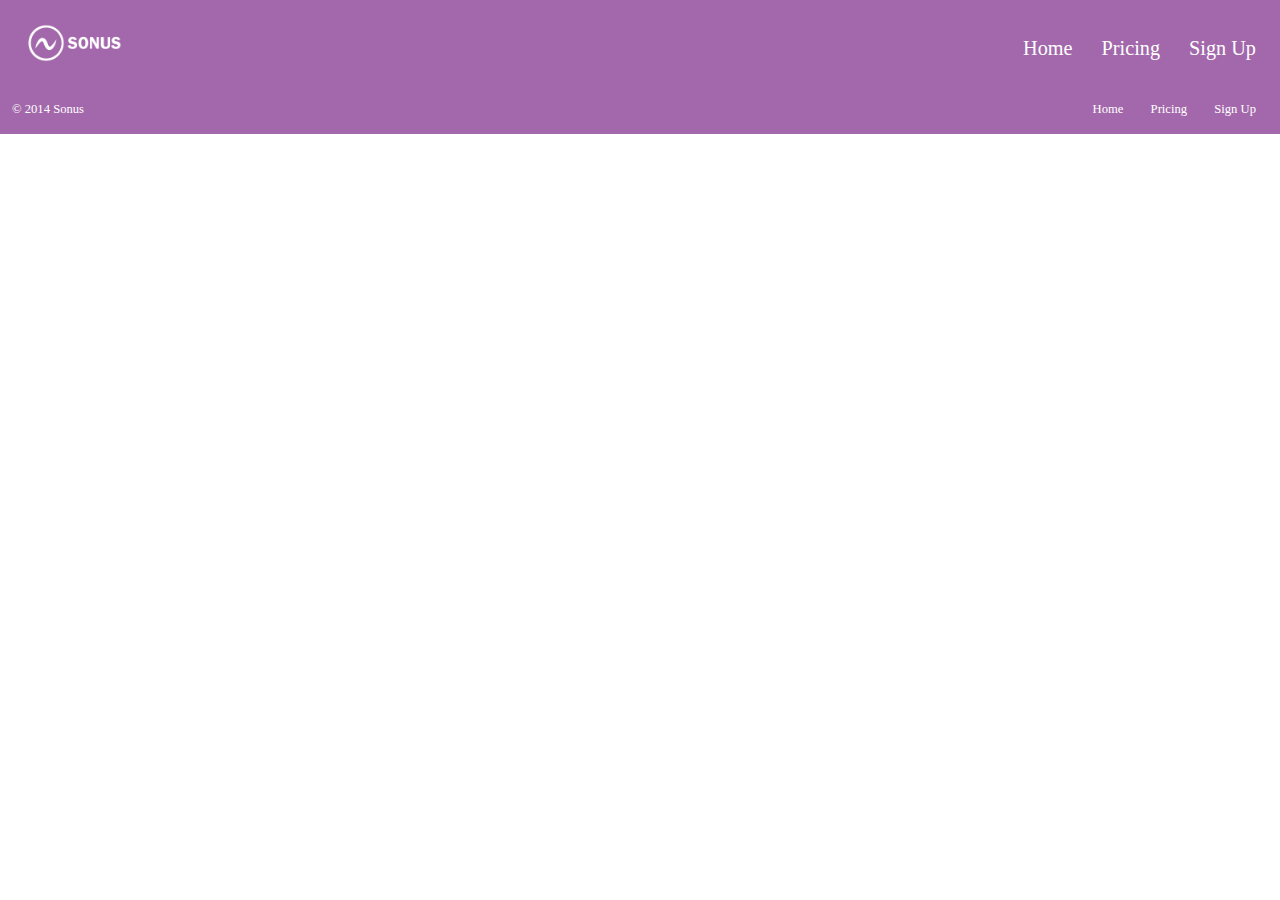
==== pricing.html @ f3f73a25 "New pages & design changes" ====
<!DOCTYPE html>
<html lang="en-ca">
<head>
  <meta charset="utf-8">
  <title>Sonus &middot; The world's most advanced music teacher.</title>
  <meta name="handheldfriendly" content="true">
  <meta name="mobileoptimized" content="240">
  <meta name="viewport" content="width=device-width,initial-scale=1">
  <link href="css/main.css" rel="stylesheet">
  <link href="css/grid.css" rel="stylesheet">
  <link href="css/typography.css" rel="stylesheet">
  <link rel="shortcut icon" href="favicon.ico">
</head>
<body>

<header class="masthead section-purple grid island-1-2">
	
	<div class="unit unit-xs-1 unit-s-1 unit-m-1-3 unit-l-1-4">
		<a class="island-1-2 logo" href="index.html"><img class="flex" src="images/sonus-logo-01.png" alt="logo"></a>
	</div>
	<nav class="unit unit-xs-1 unit-s-1 unit-m-2-3 unit-l-3-4">
		<ul class="nav giga pad-t-1-2">
			<li><a class="island-1-2" href="index.html">Home</a></li>
			<li><a class="island-1-2" href="#">Pricing</a></li>
			<li><a class="island-1-2" href="sign-up.html">Sign Up</a>
		</ul>
	</nav>
</header>

<main>



</main>

<footer class="footer section-purple micro grid island-1-2">
	<div class="unit unit-xs-1 unit-s-1 unit-m-1-2 unit-l-1-2">
		<p class="push-0">© 2014 Sonus</p>
	</div>
	<nav class="unit unit-xs-1 unit-s-1 unit-m-1-2 unit-l-1-2">
		<ul class="nav nav-footer">
			<li><a class="gutter-1-2" href="index.html">Home</a></li>
			<li><a class="gutter-1-2" href="#">Pricing</a></li>
			<li><a class="gutter-1-2" href="sign-up.html">Sign Up</a></li>
		</ul>
	</nav>
</footer>
	
</body>
</html>
---- css/main.css ----
@-moz-viewport { width: device-width; scale: 1; }
@-ms-viewport { width: device-width; scale: 1; }
@-o-viewport { width: device-width; scale: 1; }
@-webkit-viewport { width: device-width; scale: 1; }
@viewport { width: device-width; scale: 1; }

html {
  box-sizing: border-box;

  -moz-text-size-adjust: 100%;
  -ms-text-size-adjust: 100%;
  -webkit-text-size-adjust: 100%;
  text-size-adjust: 100%;
}

*, *:before, *:after {
  box-sizing: inherit;
}

body {
  margin: 0;
  padding: 0;
}

.flex {
  display: block;
  width: 100%;
}

.logo {
  display: block;
  width: 40%;
}

/* Purple background colour */
.section-purple {
  background-color: #a368ab;
}

/* Blue background colour */
.section-blue {
  background-color: #449da5;
}

/*Dark background */
.section-dark {
  background-color: #666666;
}

/* Styles links */
a {
  color: #ffffff;
}

/* Centers masthead */
.masthead {
  color: #ffffff; /* Colours text in masthead white */
  text-align: center;
}

/* Removes default styling */
.nav {
  margin: 0;
  padding: 0;
  list-style-type: none;
}

.nav a {
  display: block; /* Change nav a tags to block*/
  text-decoration: none; /* Removes default text styling */
}

.footer {
  text-align: center; /* Centers content in footer */
  color: #ffffff; /* Colours footer text white */
}

.banner {
  position: relative;
  text-align: center;
}

.banner-img {
  padding-top: 45%;
  background: url("images/piano-martijn-de-valk.jpg"); no-repeat center center;
  background-size: cover;
}

.intro-wrap {
  background-color: #666666; /* Grey background */
  color: #ffffff; /* White text */
}

.intro {
  max-width: 20em; /* Gives the banner intro a maximum width */
  margin: 0 auto;
  width: 100%;
}

.text {
  text-align: center;
  color: #666666;
}

.please-work {
  vertical-align: middle;
}

.description-text {
  color: #ffffff;
  position: relative;
  text-align: center;
}

.sign-up-text {
  color: #666666;
  position: relative;
  text-align: center;
}



a:hover, 
a:active {
  color: #e2e2e2;
  -webkit-transition: all 250ms ease-in-out;
  -moz-transition: all 250ms ease-in-out;
  -ms-transition: all 250ms ease-in-out;
  -o-transition: all 250ms ease-in-out;
  transition: all 250ms ease-in-out;
}

@media only screen and (min-width: 25em) {

  .nav li {
    display: inline-block; /* Changes nav list items to inline block*/
  }

  .intro-wrap {
    bottom: 0; /* Text's distance from the bottom of the banner */
    position: absolute;
    width: 100%;
  }

}

@media only screen and (min-width: 38em) {

  .masthead {
    text-align: left; /* Overrides text align center for medium screens*/
  }

  .footer {
    text-align: left; /* Aligns copyright info to left*/
  }

  .nav-footer {
    text-align: right; /* Aligns footer nav to right*/
  }

  .nav {
    text-align: right;
  }

  .text {
    text-align: left;
  }

  .features-padding {
    padding-top: 3rem;
  }

}

@media only screen and (min-width: 60em) {

  .content-width {
  max-width: 85%;
  margin: 0 auto;
  }
  
}
---- css/grid.css ----
.grid {
  margin: 0;
  padding: 0;
  letter-spacing: -0.31em;
  text-rendering: optimizespeed;
  display: -webkit-flex;
  -webkit-flex-flow: row wrap;
  display: -ms-flexbox;
  -ms-flex-flow: row wrap;
  display: flex;
  flex-flow: row wrap;
}

.grid-bottom {
  -webkit-align-items: flex-end;
  -ms-align-items: flex-end;
  align-items: flex-end;
}

.grid-middle {
  -webkit-align-items: center;
  -ms-align-items: center;
  align-items: center;
}

.grid-stretch {
  -webkit-align-items: stretch;
  -ms-align-items: stretch;
  align-items: stretch;
}

.opera-only :-o-prefocus, .grid {
  word-spacing: -0.43em;
}

.unit {
  letter-spacing: normal;
  text-rendering: auto;
  vertical-align: top;
  word-spacing: normal;
  display: inline-block;
  visibility: visible;
}

.grid-bottom .unit {
  vertical-align: bottom;
}

.grid-middle .unit {
  vertical-align: middle;
}

.unit[class*="push-"],
.unit[class*="pull-"] {
  position: relative;
}

.unit-xs-hidden {
  display: none;
  visibility: hidden;
}

.unit-xs-centered {
  margin: 0 auto;
}

.unit-xs-1 {
  display: block;
  visibility: visible;
  width: 100%;
}

.unit-offset-xs-0 {
  margin-left: 0;
}

.unit-push-xs-0,
.unit-pull-xs-0 {
  left: 0;
}

.unit-xs-1-2 {
  width: 50.0000%;
}

.unit-offset-xs-1-2 {
  margin-left: 50.0000%;
}

.unit-push-xs-1-2 {
  left: 50.0000%;
}

.unit-pull-xs-1-2 {
  left: -50.0000%;
}

.unit-xs-1-3 {
  width: 33.3333%;
}

.unit-offset-xs-1-3 {
  margin-left: 33.3333%;
}

.unit-push-xs-1-3 {
  left: 33.3333%;
}

.unit-pull-xs-1-3 {
  left: -33.3333%;
}

.unit-xs-2-3 {
  width: 66.6667%;
}

.unit-offset-xs-2-3 {
  margin-left: 66.6667%;
}

.unit-push-xs-2-3 {
  left: 66.6667%;
}

.unit-pull-xs-2-3 {
  left: -66.6667%;
}

.unit-xs-1-4 {
  width: 25.0000%;
}

.unit-offset-xs-1-4 {
  margin-left: 25.0000%;
}

.unit-push-xs-1-4 {
  left: 25.0000%;
}

.unit-pull-xs-1-4 {
  left: -25.0000%;
}

.unit-xs-3-4 {
  width: 75.0000%;
}

.unit-offset-xs-3-4 {
  margin-left: 75.0000%;
}

.unit-push-xs-3-4 {
  left: 75.0000%;
}

.unit-pull-xs-3-4 {
  left: -75.0000%;
}

.unit-xs-1-2,.unit-xs-1-3,.unit-xs-2-3,.unit-xs-1-4,.unit-xs-3-4 {
  display: inline-block;
  visibility: visible;
}

@media only screen and (min-width: 25em) {

.unit-s-hidden {
  display: none;
  visibility: hidden;
}

.unit-s-centered {
  margin: 0 auto;
}

.unit-s-1 {
  display: block;
  visibility: visible;
  width: 100%;
}

.unit-offset-s-0 {
  margin-left: 0;
}

.unit-push-s-0,
.unit-pull-s-0 {
  left: 0;
}

.unit-s-1-2 {
  width: 50.0000%;
}

.unit-offset-s-1-2 {
  margin-left: 50.0000%;
}

.unit-push-s-1-2 {
  left: 50.0000%;
}

.unit-pull-s-1-2 {
  left: -50.0000%;
}

.unit-s-1-3 {
  width: 33.3333%;
}

.unit-offset-s-1-3 {
  margin-left: 33.3333%;
}

.unit-push-s-1-3 {
  left: 33.3333%;
}

.unit-pull-s-1-3 {
  left: -33.3333%;
}

.unit-s-2-3 {
  width: 66.6667%;
}

.unit-offset-s-2-3 {
  margin-left: 66.6667%;
}

.unit-push-s-2-3 {
  left: 66.6667%;
}

.unit-pull-s-2-3 {
  left: -66.6667%;
}

.unit-s-1-4 {
  width: 25.0000%;
}

.unit-offset-s-1-4 {
  margin-left: 25.0000%;
}

.unit-push-s-1-4 {
  left: 25.0000%;
}

.unit-pull-s-1-4 {
  left: -25.0000%;
}

.unit-s-3-4 {
  width: 75.0000%;
}

.unit-offset-s-3-4 {
  margin-left: 75.0000%;
}

.unit-push-s-3-4 {
  left: 75.0000%;
}

.unit-pull-s-3-4 {
  left: -75.0000%;
}

.unit-s-1-2,.unit-s-1-3,.unit-s-2-3,.unit-s-1-4,.unit-s-3-4 {
  display: inline-block;
  visibility: visible;
}

}

@media only screen and (min-width: 38em) {

.unit-m-hidden {
  display: none;
  visibility: hidden;
}

.unit-m-centered {
  margin: 0 auto;
}

.unit-m-1 {
  display: block;
  visibility: visible;
  width: 100%;
}

.unit-offset-m-0 {
  margin-left: 0;
}

.unit-push-m-0,
.unit-pull-m-0 {
  left: 0;
}

.unit-m-1-2 {
  width: 50.0000%;
}

.unit-offset-m-1-2 {
  margin-left: 50.0000%;
}

.unit-push-m-1-2 {
  left: 50.0000%;
}

.unit-pull-m-1-2 {
  left: -50.0000%;
}

.unit-m-1-3 {
  width: 33.3333%;
}

.unit-offset-m-1-3 {
  margin-left: 33.3333%;
}

.unit-push-m-1-3 {
  left: 33.3333%;
}

.unit-pull-m-1-3 {
  left: -33.3333%;
}

.unit-m-2-3 {
  width: 66.6667%;
}

.unit-offset-m-2-3 {
  margin-left: 66.6667%;
}

.unit-push-m-2-3 {
  left: 66.6667%;
}

.unit-pull-m-2-3 {
  left: -66.6667%;
}

.unit-m-1-4 {
  width: 25.0000%;
}

.unit-offset-m-1-4 {
  margin-left: 25.0000%;
}

.unit-push-m-1-4 {
  left: 25.0000%;
}

.unit-pull-m-1-4 {
  left: -25.0000%;
}

.unit-m-3-4 {
  width: 75.0000%;
}

.unit-offset-m-3-4 {
  margin-left: 75.0000%;
}

.unit-push-m-3-4 {
  left: 75.0000%;
}

.unit-pull-m-3-4 {
  left: -75.0000%;
}

.unit-m-1-2,.unit-m-1-3,.unit-m-2-3,.unit-m-1-4,.unit-m-3-4 {
  display: inline-block;
  visibility: visible;
}

}

@media only screen and (min-width: 60em) {

.unit-l-hidden {
  display: none;
  visibility: hidden;
}

.unit-l-centered {
  margin: 0 auto;
}

.unit-l-1 {
  display: block;
  visibility: visible;
  width: 100%;
}

.unit-offset-l-0 {
  margin-left: 0;
}

.unit-push-l-0,
.unit-pull-l-0 {
  left: 0;
}

.unit-l-1-2 {
  width: 50.0000%;
}

.unit-offset-l-1-2 {
  margin-left: 50.0000%;
}

.unit-push-l-1-2 {
  left: 50.0000%;
}

.unit-pull-l-1-2 {
  left: -50.0000%;
}

.unit-l-1-3 {
  width: 33.3333%;
}

.unit-offset-l-1-3 {
  margin-left: 33.3333%;
}

.unit-push-l-1-3 {
  left: 33.3333%;
}

.unit-pull-l-1-3 {
  left: -33.3333%;
}

.unit-l-2-3 {
  width: 66.6667%;
}

.unit-offset-l-2-3 {
  margin-left: 66.6667%;
}

.unit-push-l-2-3 {
  left: 66.6667%;
}

.unit-pull-l-2-3 {
  left: -66.6667%;
}

.unit-l-1-4 {
  width: 25.0000%;
}

.unit-offset-l-1-4 {
  margin-left: 25.0000%;
}

.unit-push-l-1-4 {
  left: 25.0000%;
}

.unit-pull-l-1-4 {
  left: -25.0000%;
}

.unit-l-3-4 {
  width: 75.0000%;
}

.unit-offset-l-3-4 {
  margin-left: 75.0000%;
}

.unit-push-l-3-4 {
  left: 75.0000%;
}

.unit-pull-l-3-4 {
  left: -75.0000%;
}

.unit-l-1-2,.unit-l-1-3,.unit-l-2-3,.unit-l-1-4,.unit-l-3-4 {
  display: inline-block;
  visibility: visible;
}

}
---- css/typography.css ----
html {
  font: normal 100%/1.5 font-family: 'Merriweather', serif;;

}

h1, h2, h3, h4, h5, h6,
p, ul, ol, dl, dd, figure,
blockquote, details, hr,
fieldset, pre, table {
  margin: 0 0 1.5rem;
}

.yotta {
  font-size: 2.2807rem;
  line-height: 1.3154;
}

.zetta {
  font-size: 2.0273rem;
  line-height: 1.4798;
}

h1, .exa {
  font-size: 1.8020rem;
  line-height: 1.6648;
}

h2, .peta {
  font-size: 1.6018rem;
  line-height: 1.8729;
}

h3, .tera {
  font-size: 1.4238rem;
  line-height: 1.0535;
}

h4, .giga {
  font-size: 1.2656rem;
  line-height: 1.1852;
}

h5, .mega {
  font-size: 1.1250rem;
  line-height: 1.3333;
}

h6, .kilo {
  font-size: 1.0000rem;
  line-height: 1.5000;
}

small, .milli {
  font-size: 0.8889rem;
  line-height: 1.6875;
}

.micro {
  font-size: 0.7901rem;
  line-height: 1.8984;
}

sub,
sup {
  font-size: 75%;
  line-height: 1px;
  position: relative;
  vertical-align: baseline;
}

sup {
  top: -0.5em;
}

sub {
  bottom: -0.25em;
}

.push {
  margin-bottom: 1.5rem;
}

.push-none, .push-0 {
  margin-bottom: 0;
}

.push-double, .push-2 {
  margin-bottom: 3.0000rem;
}

.push-half, .push-1-2 {
  margin-bottom: 0.7500rem;
}

.pad-top, .pad-t {
  padding-top: 1.5rem;
}

.pad-bottom, .pad-b {
  padding-bottom: 1.5rem;
}

.pad-top-double, .pad-t-2 {
  padding-top: 3.0000rem;
}

.pad-bottom-double, .pad-b-2 {
  padding-bottom: 3.0000rem;
}

.pad-top-half, .pad-t-1-2 {
  padding-top: 0.7500rem;
}

.pad-bottom-half, .pad-b-1-2 {
  padding-bottom: 0.7500rem;
}

.island {
  padding: 1.5rem;
}

.island-half, .island-1-2 {
  padding: 0.7500rem;
}

.island-double, .island-2 {
  padding: 3.0000rem;
}

.gutter {
  padding-left: 1.5rem;
  padding-right: 1.5rem;
}

.gutter-half, .gutter-1-2 {
  padding-left: 0.7500rem;
  padding-right: 0.7500rem;
}

.gutter-double, .gutter-2 {
  padding-left: 3.0000rem;
  padding-right: 3.0000rem;
}

h1, h2, h3, h4, h5, h6,
.brand-family {
  font-family: 'Open Sans', sans-serif;
}
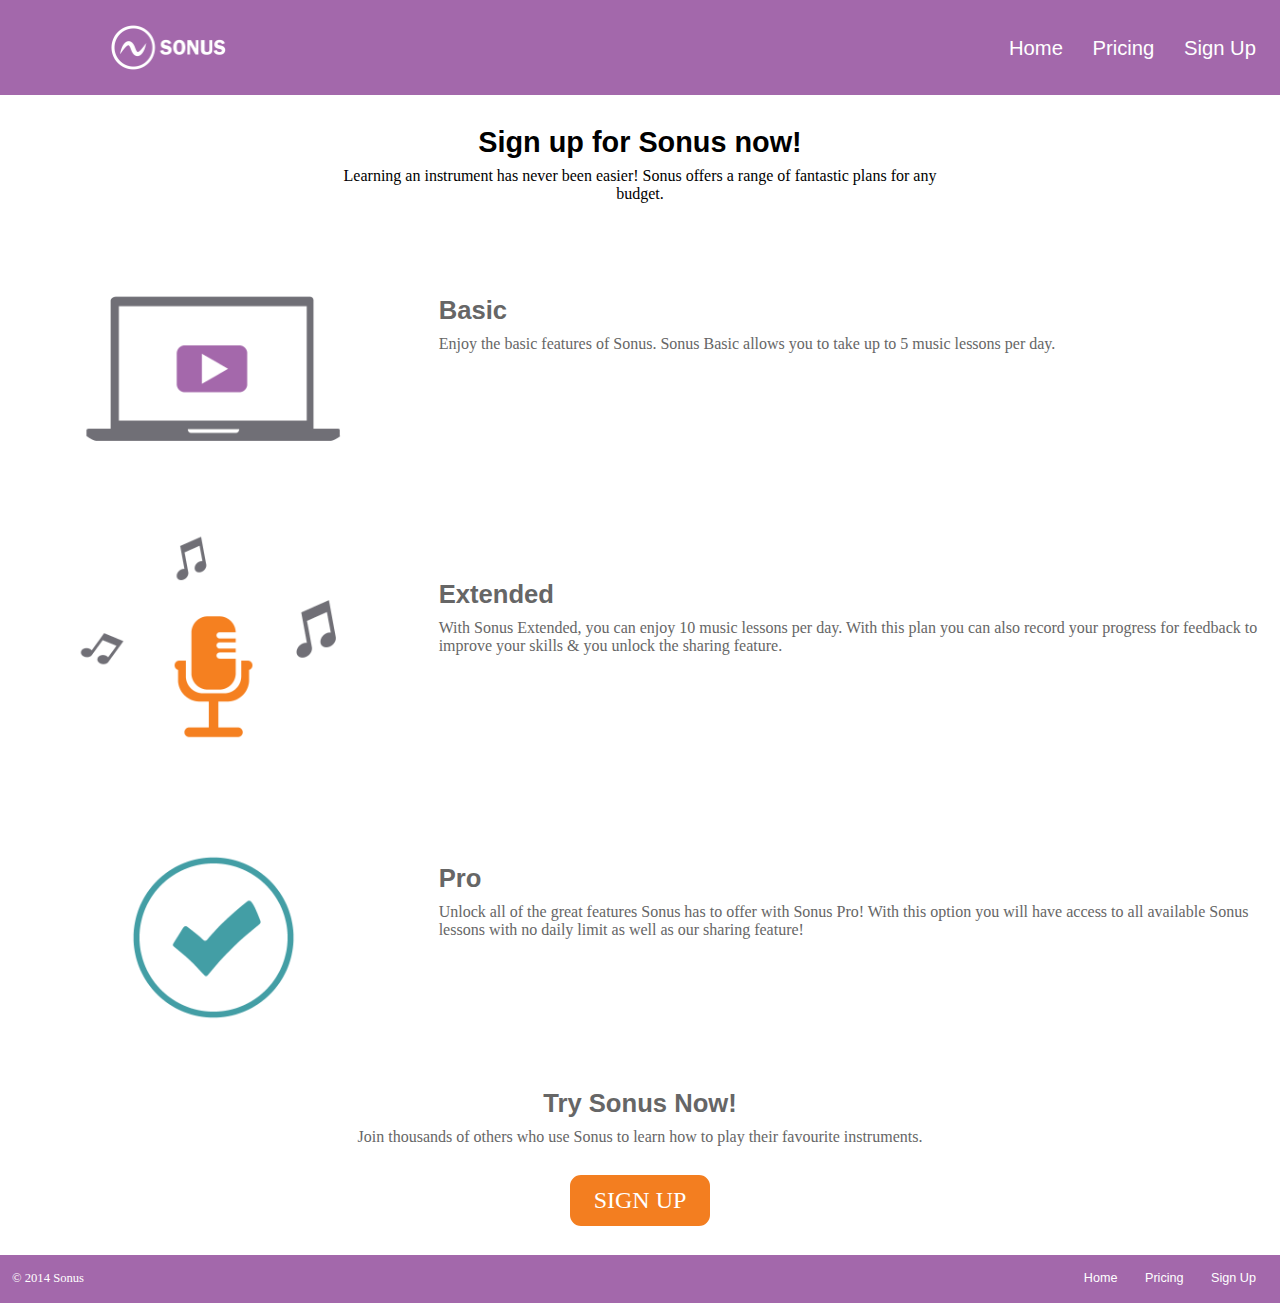
==== commit ac1530f9: "Content" ====
--- a/pricing.html
+++ b/pricing.html
@@ -28,7 +28,50 @@
 </header>
 
 <main>
+	<div class="banner pad-t">
+		<h1 class="push-0">Sign up for Sonus now!</h1>
+		<p class="description-width pad-b">Learning an instrument has never been easier! Sonus offers a range of fantastic plans for any budget.</p>
+	</div>
+	
+	<div class="grid">
+		<div class="unit unit-xs-1 unit-s-1 unit-m-1-2 unit-l-1-3">
+			<img class="flex" src="images/watch.png" alt="">
+		</div>
+		<div class="unit unit-xs-1 unit-s-1 unit-m-1-2 unit-l-2-3 text island-1-2">
+			<h2 class="push-0 features-padding">Basic</h2>
+			<p>Enjoy the basic features of Sonus. Sonus Basic allows you to take up to 5 music lessons per day.</p>
+		</div>
+	</div>
 
+	<div class="grid">
+		<div class="unit unit-xs-1 unit-s-1 unit-m-1-2 unit-l-1-3">
+			<img class="flex" src="images/play.png" alt="">
+		</div>
+		<div class="unit text unit-xs-1 unit-s-1 unit-m-1-2 unit-l-2-3 island-1-2">
+			<h2 class="push-0 features-padding">Extended</h2>
+			<p>With Sonus Extended, you can enjoy 10 music lessons per day. With this plan you can also record your progress for feedback to improve your skills & you unlock the sharing feature.</p>
+		</div>
+	</div>
+
+	<div class="grid">
+		<div class="unit unit-xs-1 unit-s-1 unit-m-1-2 unit-l-1-3">
+			<img class="flex" src="images/learn.png" alt="">
+		</div>
+		<div class="unit unit-xs-1 unit-s-1 unit-m-1-2 unit-l-2-3 text island-1-2">
+			<h2 class="push-0 features-padding">Pro</h2>
+			<p>Unlock all of the great features Sonus has to offer with Sonus Pro! With this option you will have access to all available Sonus lessons with no daily limit as well as our sharing feature!</p>
+		</div>
+	</div>
+
+	<div class="grid sign-up-text pad-b">
+		<div class="unit unit-xs-1 unit-s-1 unit-m-1 unit-l-1">
+			<h2 class="push-0">Try Sonus Now!</h2>
+			<p>Join thousands of others who use Sonus to learn how to play their favourite instruments.</p>
+			
+			<a href="sign-up.html"><button type="submit">SIGN UP</button></a>
+
+		</div>
+	</div>
 
 
 </main>
--- a/css/main.css
+++ b/css/main.css
@@ -29,7 +29,33 @@
 
 .logo {
   display: block;
-  width: 40%;
+  width: 150px;
+  margin: 0 auto;
+}
+
+label {
+  display: block;
+}
+
+input + label {
+  display: inline-block;
+}
+
+button {
+  color: #fff;
+  font-size: 1.5em;
+  border: 5px solid #fff;
+  background-color: #f37e20;
+  font-family: Verdana;
+  border-radius: 16px;
+  padding: 0.5em 1em;
+}
+
+button:hover {
+  border: 5px solid #f37e20;
+  background-color: #fff;
+  cursor: pointer;
+  color: #f37e20;
 }
 
 /* Purple background colour */
@@ -63,6 +89,7 @@
   margin: 0;
   padding: 0;
   list-style-type: none;
+  font-family: sans-serif;
 }
 
 .nav a {
@@ -81,18 +108,20 @@
 }
 
 .banner-img {
-  padding-top: 45%;
+  padding-top: 55%;
   background: url("images/piano-martijn-de-valk.jpg"); no-repeat center center;
   background-size: cover;
 }
 
 .intro-wrap {
+  text-transform: uppercase;
+  font-family: sans-serif;
   background-color: #666666; /* Grey background */
   color: #ffffff; /* White text */
 }
 
 .intro {
-  max-width: 20em; /* Gives the banner intro a maximum width */
+  max-width: 15em; /* Gives the banner intro a maximum width */
   margin: 0 auto;
   width: 100%;
 }
@@ -102,8 +131,9 @@
   color: #666666;
 }
 
-.please-work {
-  vertical-align: middle;
+.description-width {
+  max-width: 40em;
+  margin: 0 auto;
 }
 
 .description-text {
@@ -117,8 +147,6 @@
   position: relative;
   text-align: center;
 }
-
-
 
 a:hover, 
 a:active {
@@ -130,6 +158,56 @@
   transition: all 250ms ease-in-out;
 }
 
+input[type="name"] {
+  border: 1px solid #000;
+  border-radius: 3px;
+  font-size: 1.125em;
+  font-family: serif;
+  padding: 0.5em;
+}
+
+input[type="name"]:focus {
+  outline: 1px solid #a368ab;
+  background-color: #fff;
+}
+
+input[type="email"] {
+  border: 1px solid #000;
+  border-radius: 3px;
+  font-size: 1.125em;
+  font-family: serif;
+  padding: 0.5em;
+}
+
+input[type="email"]:focus {
+  outline: 1px solid #a368ab;
+  background-color: #fff;
+}
+
+input[type="password"] {
+  border: 1px solid #000;
+  border-radius: 3px;
+  font-size: 1.125em;
+  font-family: serif;
+  padding: 0.5em;
+}
+
+input[type="password"]:focus {
+  outline: 1px solid #a368ab;
+  background-color: #fff;
+}
+
+.form {
+  text-align: center;
+  padding-top: 2rem;
+  padding-bottom: 12rem;
+}
+
+.uppercase-sans {
+  text-transform: uppercase;
+  font-family: sans-serif;
+}
+
 @media only screen and (min-width: 25em) {
 
   .nav li {
@@ -137,8 +215,11 @@
   }
 
   .intro-wrap {
-    bottom: 0; /* Text's distance from the bottom of the banner */
+    bottom: 0rem; /* Text's distance from the bottom of the banner */
     position: absolute;
+    background-color: transparent;
+    text-transform: uppercase;
+    font-family: sans-serif;
     width: 100%;
   }
 
@@ -170,14 +251,26 @@
     padding-top: 3rem;
   }
 
+  .intro-wrap {
+    bottom: 4rem;
+  }
+
 }
 
 @media only screen and (min-width: 60em) {
+
+  .banner-img {
+  padding-top: 40%;
+  }
 
   .content-width {
   max-width: 85%;
   margin: 0 auto;
   }
+
+   .intro-wrap {
+    bottom: 10rem;
+  }
   
 }
 
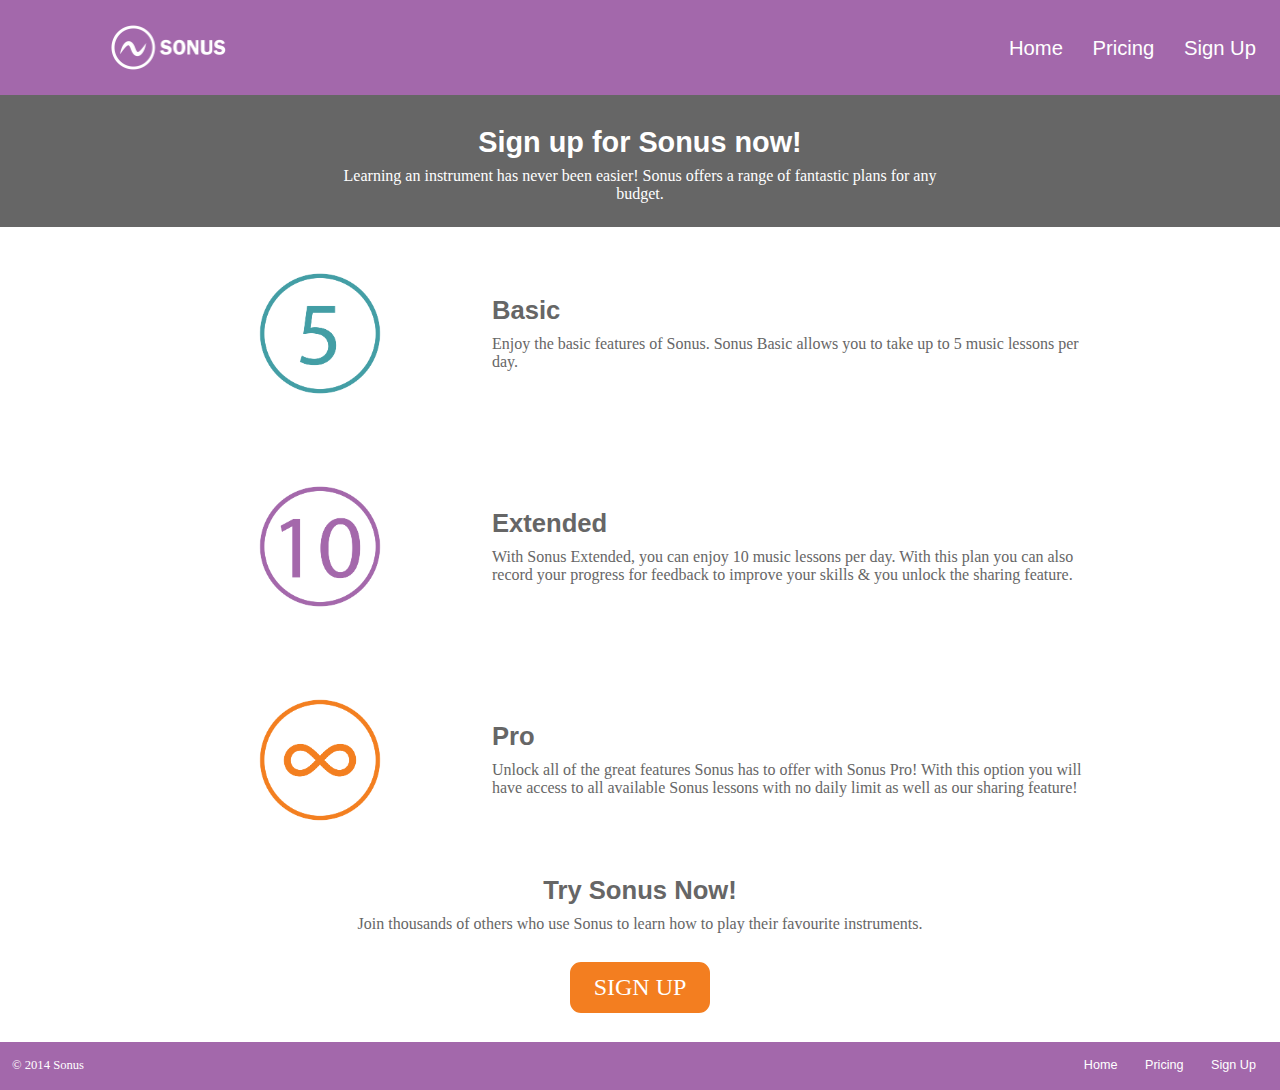
==== commit e1ca5d83: "Illustrations" ====
--- a/pricing.html
+++ b/pricing.html
@@ -28,38 +28,39 @@
 </header>
 
 <main>
-	<div class="banner pad-t">
+	<div class="banner section-dark pad-t">
 		<h1 class="push-0">Sign up for Sonus now!</h1>
 		<p class="description-width pad-b">Learning an instrument has never been easier! Sonus offers a range of fantastic plans for any budget.</p>
 	</div>
-	
-	<div class="grid">
-		<div class="unit unit-xs-1 unit-s-1 unit-m-1-2 unit-l-1-3">
-			<img class="flex" src="images/watch.png" alt="">
+		<div class="content-width">
+		<div class="grid">
+			<div class="unit unit-xs-1 unit-s-1 unit-m-1-2 unit-l-1-3">
+				<img class="flex" src="images/basic.png" alt="">
+			</div>
+			<div class="unit unit-xs-1 unit-s-1 unit-m-1-2 unit-l-2-3 text island-1-2">
+				<h2 class="push-0 features-padding">Basic</h2>
+				<p>Enjoy the basic features of Sonus. Sonus Basic allows you to take up to 5 music lessons per day.</p>
+			</div>
 		</div>
-		<div class="unit unit-xs-1 unit-s-1 unit-m-1-2 unit-l-2-3 text island-1-2">
-			<h2 class="push-0 features-padding">Basic</h2>
-			<p>Enjoy the basic features of Sonus. Sonus Basic allows you to take up to 5 music lessons per day.</p>
+
+		<div class="grid">
+			<div class="unit unit-xs-1 unit-s-1 unit-m-1-2 unit-l-1-3">
+				<img class="flex" src="images/extended.png" alt="">
+			</div>
+			<div class="unit text unit-xs-1 unit-s-1 unit-m-1-2 unit-l-2-3 island-1-2">
+				<h2 class="push-0 features-padding">Extended</h2>
+				<p>With Sonus Extended, you can enjoy 10 music lessons per day. With this plan you can also record your progress for feedback to improve your skills & you unlock the sharing feature.</p>
+			</div>
 		</div>
-	</div>
 
-	<div class="grid">
-		<div class="unit unit-xs-1 unit-s-1 unit-m-1-2 unit-l-1-3">
-			<img class="flex" src="images/play.png" alt="">
-		</div>
-		<div class="unit text unit-xs-1 unit-s-1 unit-m-1-2 unit-l-2-3 island-1-2">
-			<h2 class="push-0 features-padding">Extended</h2>
-			<p>With Sonus Extended, you can enjoy 10 music lessons per day. With this plan you can also record your progress for feedback to improve your skills & you unlock the sharing feature.</p>
-		</div>
-	</div>
-
-	<div class="grid">
-		<div class="unit unit-xs-1 unit-s-1 unit-m-1-2 unit-l-1-3">
-			<img class="flex" src="images/learn.png" alt="">
-		</div>
-		<div class="unit unit-xs-1 unit-s-1 unit-m-1-2 unit-l-2-3 text island-1-2">
-			<h2 class="push-0 features-padding">Pro</h2>
-			<p>Unlock all of the great features Sonus has to offer with Sonus Pro! With this option you will have access to all available Sonus lessons with no daily limit as well as our sharing feature!</p>
+		<div class="grid">
+			<div class="unit unit-xs-1 unit-s-1 unit-m-1-2 unit-l-1-3">
+				<img class="flex" src="images/pro.png" alt="">
+			</div>
+			<div class="unit unit-xs-1 unit-s-1 unit-m-1-2 unit-l-2-3 text island-1-2">
+				<h2 class="push-0 features-padding">Pro</h2>
+				<p>Unlock all of the great features Sonus has to offer with Sonus Pro! With this option you will have access to all available Sonus lessons with no daily limit as well as our sharing feature!</p>
+			</div>
 		</div>
 	</div>
 
--- a/css/main.css
+++ b/css/main.css
@@ -71,6 +71,7 @@
 /*Dark background */
 .section-dark {
   background-color: #666666;
+  color: #fff;
 }
 
 /* Styles links */
@@ -199,7 +200,6 @@
 
 .form {
   text-align: center;
-  padding-top: 2rem;
   padding-bottom: 12rem;
 }
 
@@ -264,7 +264,7 @@
   }
 
   .content-width {
-  max-width: 85%;
+  max-width: 75%;
   margin: 0 auto;
   }
 
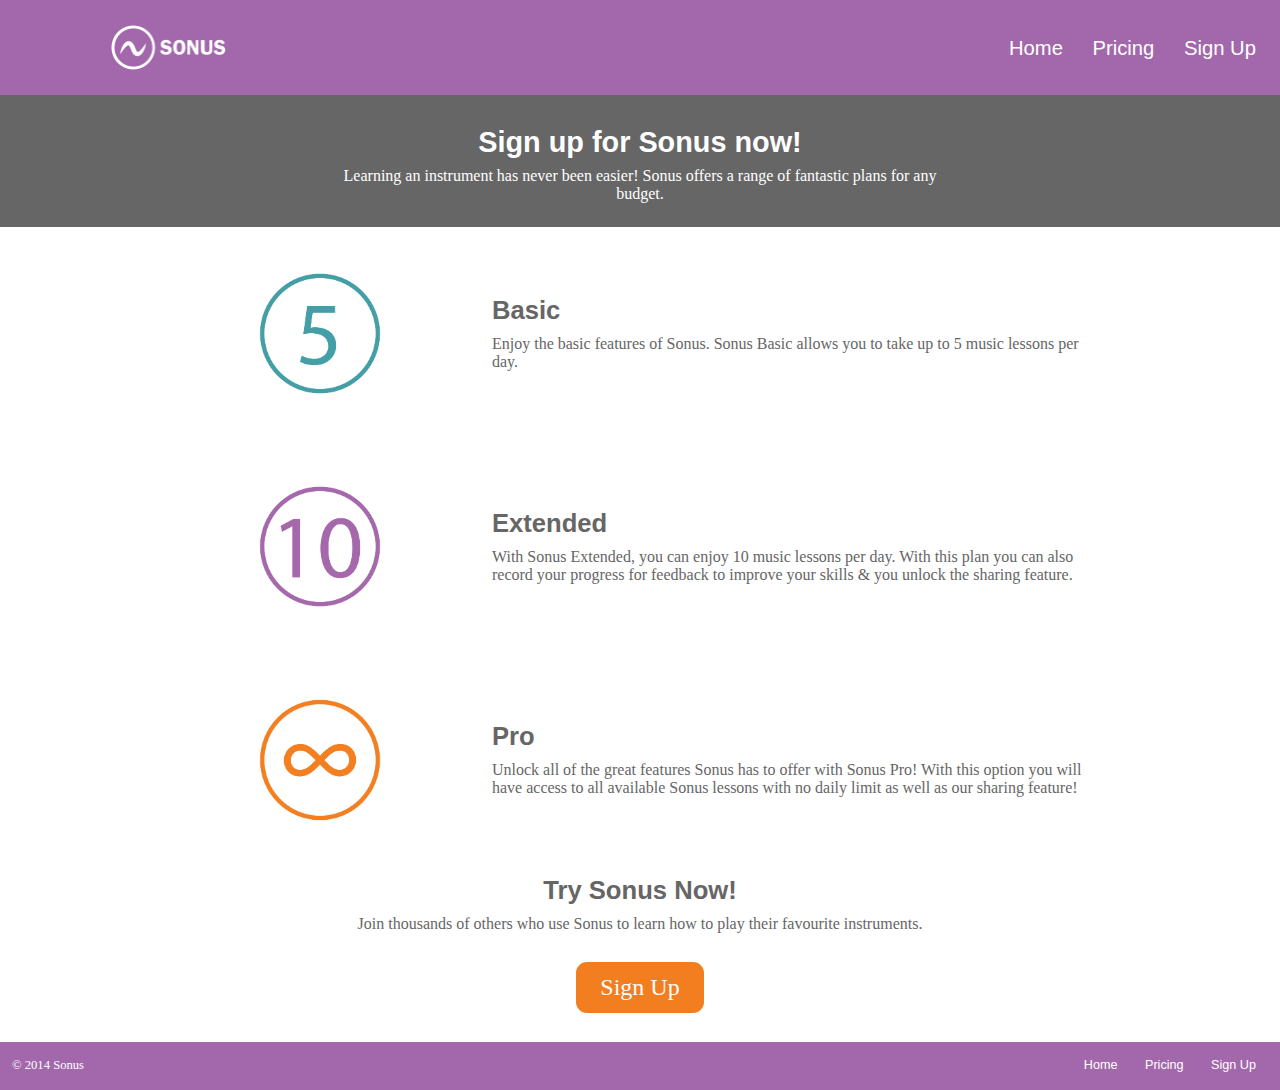
==== commit e66e81c2: "Minor changes" ====
--- a/pricing.html
+++ b/pricing.html
@@ -69,7 +69,7 @@
 			<h2 class="push-0">Try Sonus Now!</h2>
 			<p>Join thousands of others who use Sonus to learn how to play their favourite instruments.</p>
 			
-			<a href="sign-up.html"><button type="submit">SIGN UP</button></a>
+			<a href="sign-up.html"><button type="submit">Sign Up</button></a>
 
 		</div>
 	</div>
